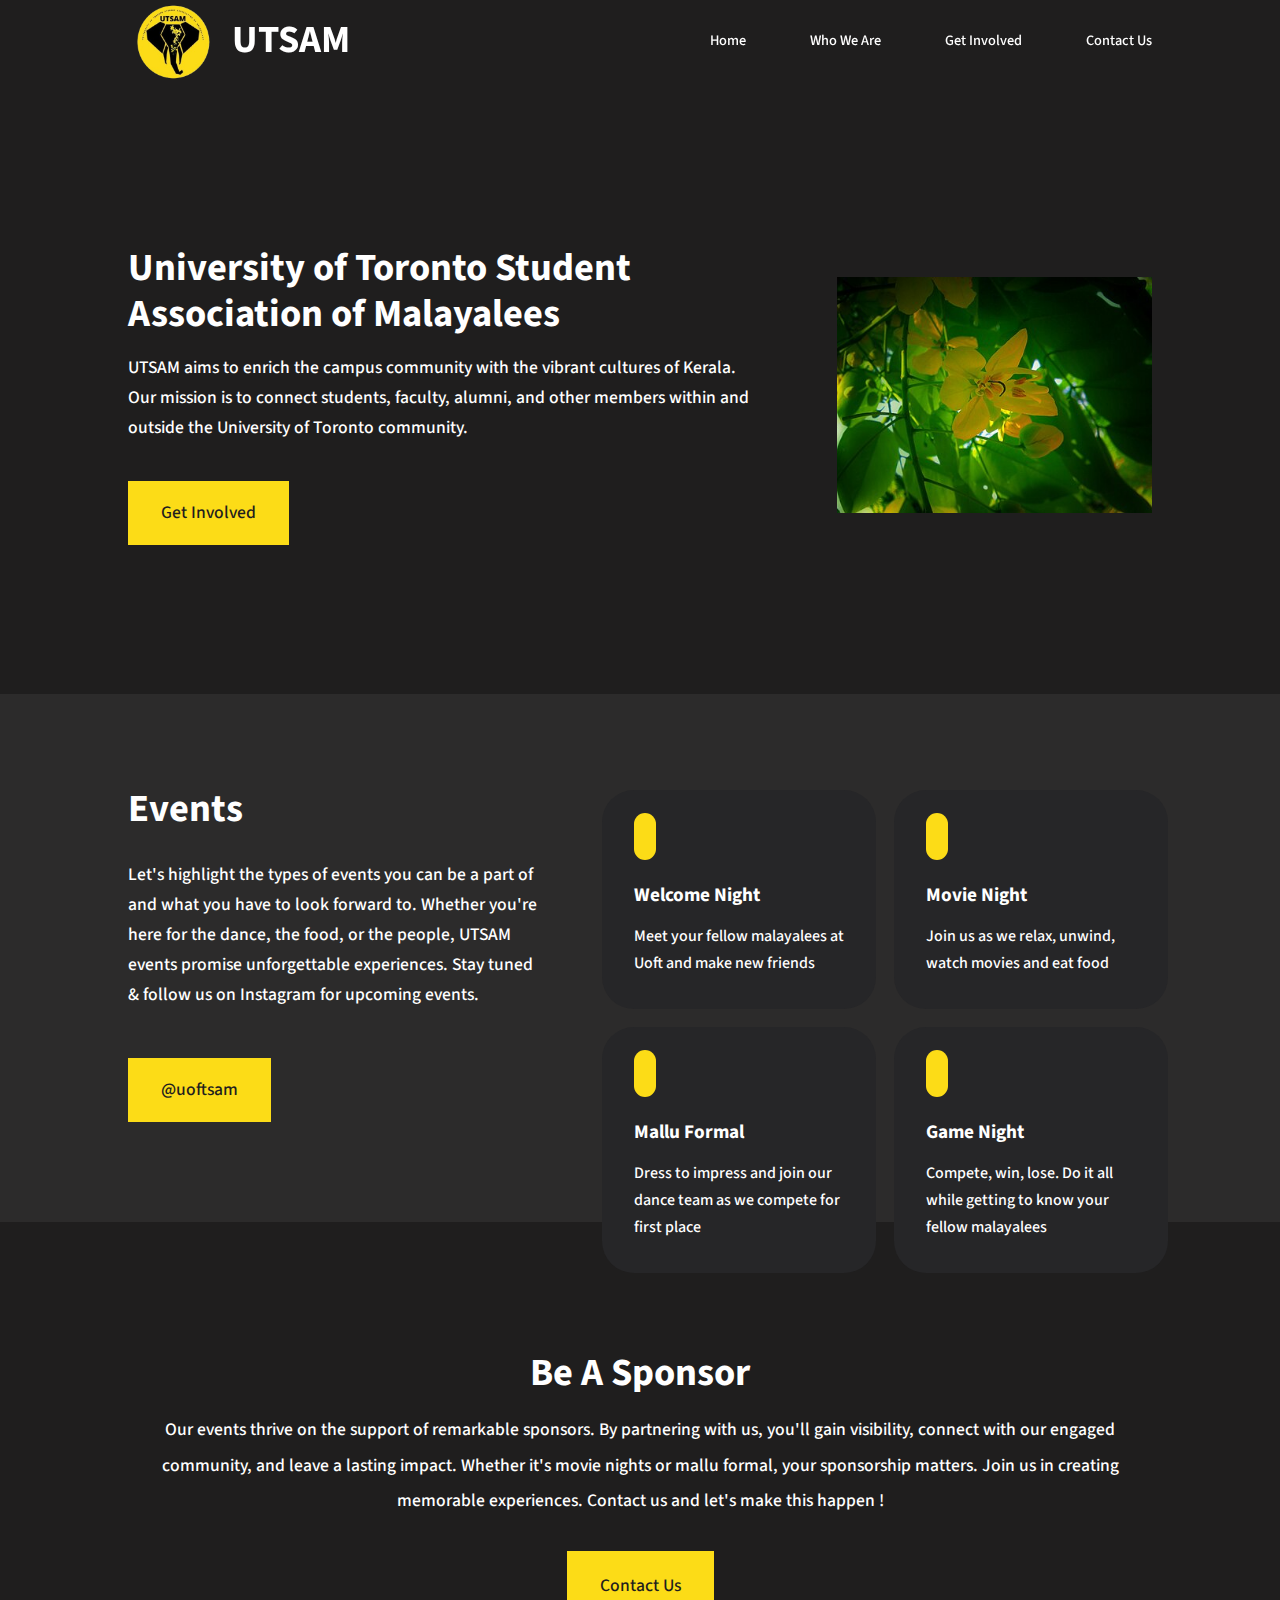
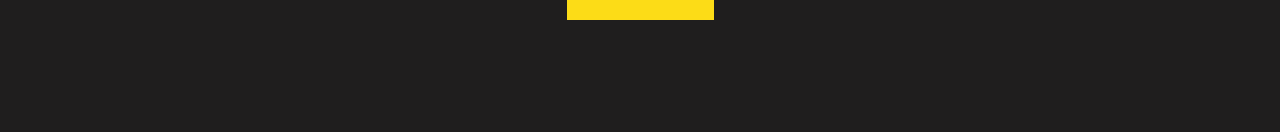
==== index.html @ e1ea931e "Created project" ====
<!DOCTYPE html>
<html lang="en">
<head>
    <meta charset="UTF-8">
    <meta name="viewport" content="width=device-width, initial-scale=1.0">
    <title>UTSAM</title>

    <!-- INCONSCOUT CDN -->
    <link rel="stylesheet" href="https://unicons.iconscout.com/release/v4.0.8/css/line.css">

    <!-- Google fonts -->
    <link rel="preconnect" href="https://fonts.googleapis.com">
    <link rel="preconnect" href="https://fonts.gstatic.com" crossorigin>
    <link href="https://fonts.googleapis.com/css2?family=Source+Sans+3:ital,wght@0,200..900;1,200..900&display=swap" rel="stylesheet">


    <link rel = "stylesheet" href="css/style.css">
</head>
<body>
    
    <nav>
        <div class="container nav__container">
            <a href="index.html" class="logo-link">
            <img src="images/logo.png" alt="UTSAM Logo" style="width: 5em;">
            <h1>UTSAM</h1></a>
            <ul class="nav__menu">
                <li><a href="index.html">Home</a></li>
                <li><a href="about.html">Who We Are</a></li>
                <li><a href="involve.html">Get Involved</a></li>
                <li><a href="contact.html">Contact Us</a></li>
            </ul>
            <button class ="nav_button" id="open-menu-btn"><i class="uil uil-bars"></i></button>
            <button class ="nav_button" id="close-menu-btn"><i class="uil uil-multiply"></i></button>


        </div>
    </nav>
    


    <header>
        <div class="container header__container">
            <div class="header__left">

                <h1>University of Toronto
                    Student Association of Malayalees</h1>
                <p>
                    UTSAM aims to enrich the campus community with the vibrant cultures of Kerala. 
                    Our mission is to connect students, faculty, alumni, and other members 
                    within and outside the University of Toronto community.
                </p>
                <a href="involve.html" class="btn btn-primary">Get Involved</a>
            </div>

            <div class="header__right">
                <div class = "header__right-image"></div>
                <img src = "images/flower.jpg" alt="Cassia fistula">
            </div>
        </div>
    </header>


    <section class="categories">
        <div class="container categories__container">
            <div class="categories__left">
            <h1>Events</h1>
            <p>
                Let's highlight the types of events you can be a part of 
                and what you have to look forward to.
                Whether you're here for the dance, the food, or the people, 
                UTSAM events promise unforgettable experiences. 
                Stay tuned & follow us on Instagram for upcoming events.
            </p>
            <a href="https://www.instagram.com/uoftsam/" class="btn btn-primary"><i class="uil uil-instagram"></i>     @uoftsam</a>
            
        </div>
            
            <div class="categories__right">
                <article class="category">
                    <span class = "category__icon"><i class="uil uil-users-alt"></i></span>
                    <h5>Welcome Night</h5>
                    <p>Meet your fellow malayalees at Uoft and make new friends</p>
                </article>
                <article class="category">
                    <span class = "category__icon"><i class="uil uil-film"></i></span>
                    <h5>Movie Night</h5>
                    <p>Join us as we relax, unwind, watch movies and eat food</p>
                </article>  
                <article class="category">
                    <span class = "category__icon"><i class="uil uil-music"></i></span>
                    <h5>Mallu Formal</h5>
                    <p>Dress to impress and join our dance team as we compete for first place</p>
                </article>        
                <article class="category">
                    <span class = "category__icon"><i class="uil uil-game-structure"></i></span>
                    <h5>Game Night</h5>
                    <p>Compete, win, lose. Do it all while getting to know your fellow malayalees</p>
                </article>          
            </div>
        </div>
    </section>

    <section class="sponsor_section">
        <div class="container sponsor__container">
            <div class="sponsor__text">

                <h1>Be A Sponsor</h1>
                <p>
                    Our events thrive on the support of remarkable sponsors. 
                    By partnering with us, you'll gain visibility, connect with our engaged community, 
                    and leave a lasting impact. 
                    Whether it's movie nights or mallu formal, 
                    your sponsorship matters. Join us in creating memorable experiences. 
                    Contact us and let's make this happen !
                </p>
                <a href="contact.html" class="btn btn-primary">Contact Us</a>
            </div>
    </section>


    <footer class = "footer">
      
    </footer>


    <script src="./main.js"></script>
</body>
</html>
---- css/style.css ----
/*Remove default browser settings*/
* {
    margin: 0;
    padding: 0;
    border:0;
    outline: 0;
    text-decoration: none;
    list-style-type: none;
    box-sizing: border-box;
}

:root{
    --color-primary: #6c36ff;
    --color-sucess: #00bf8e;
    --color-warning: #f7c94b;
    --color-danger: #f75842;
    --color-danger-variant: rgba(247, 88, 66, 0.4);
    --color-white:#fff;
    --color-black:#000;
    --color-bg:#1f1e1e;
    --color-bg1:#2c2b2b;
    --color-bg2: #262628;
    --color-hover:#212121;
    --color-yellow:#fcdc17;

    --container-width-lg:80%;
    --container-width-md:88%;

    --transition: all 400ms ease;
    --container-width-sm:94%;
}

body {
    font-family: "Source Sans 3", sans-serif;
    font-weight: 500; 
    font-size: 1.1rem;
    font-style: normal;
    line-height: 1.7;
    color:var(--color-white);
    background: var(--color-bg);
}

.container{
    width: var(--container-width-lg);
    margin: 0 auto;

}

/* 1 rem = 16 px, 6*16 = 6 rem*/
section{
    padding: 6rem 0;
}

section h2{
    text-align: center;
    margin-bottom: 4rem;
}

h1, h2, h3, h4, h5{
    line-height: 1.2;
}

h1{
    font-size: 2.4rem;
}

h2{
    font-size: 2rem;
}

h3{
    font-size: 1.6rem;
    font-weight: 400;
}

h4{
    font-size: 1.2rem;
    font-weight: 400;
}

a{
    color:var(--color-white)
}

img {
    width:100%;
    display: block;
    object-fit:cover;
}

.btn{
    display: inline-block;
    background: var(--color-white);
    color:var(--color-black);
    padding: 1rem 2rem;
    border: 1px solid transparent;
    font-weight: 500;
    transition: var(--transition);
}

.btn-greyed{

    background: var(--color-bg2);
    color:var(--color-white);
    padding: 1rem 2rem;
    border: 1px solid var(--color-yellow);
    font-weight: 500;
    pointer-events: none;
    cursor: default;
}
.no_link{
    pointer-events: none;
    cursor: default;
}

.btn:hover{
    background-color: transparent;
    color: var(--color-yellow);
    border-color: var(--color-white);
}

.btn-primary{
    background: var(--color-yellow);
    color:var(--color-bg);
}



.logo-link {
    display: flex;
    align-items: center;
    justify-content: flex-start;
    gap: 1rem;
}
/*----NAV BAR ----*/
nav{
    background-color:transparent;
    width:100vw;
    height:5rem;
    position: fixed;
    top:0;
    z-index: 11;
}

.winodow-scroll{
    background: var(--color-bg2);
    box-shadow: 0 1rem 2rem rgba(0, 0, 0, 0.2);
}

.nav__container{
    height: 100%;
    display: flex;
    justify-content: space-between;
    align-items: center;
}

.nav_button{
    display: none;
}

.nav__menu{
    display: flex;
    align-items: center;
    gap: 4rem;
}

.nav__menu a {
    font-size: 0.9rem;
    transition: var(--transition);
}

.nav__menu a:hover{
    color: var(--color-yellow);
}

/*----HEADER ----*/

header{
    position: relative;
    top:5rem;
    overflow: hidden;
    height: 70vh;
    margin-bottom: 4rem;
}

.header__container{
    display: grid;
    grid-template-columns: 3fr 1.5fr;
    align-items: center;
    gap: 5rem;
    height: 100%;
}

.header__left p{
    margin: 1rem 0 2.4rem;
}

.category__icon{
    background:var(--color-yellow) ;
    padding: 0.7rem;
    border-radius: 0.9rem;
    color: var(--color-bg1);
}


/*----Categories ----*/
.categories{
    background-color:var(--color-bg1) ;
    height: 33rem;

}

.categories h1{
    line-height: 1;
    margin-bottom: 2rem;
}

.categories__container{
    display: grid;
    grid-template-columns:40% 60% ;
    gap:4rem;
}

.categories__left p{
    margin: 1rem 0 3rem;
}

.categories__right{
    display: grid;
    margin-right: 3rem;
    grid-template-columns: repeat(2, 1fr);
    gap: 1.1rem;
}

.category{
    background: var(--color-bg2);
    padding: 2rem;
    border-radius: 2rem;
    transition: var(--transition);
}

.category:hover{
    box-shadow: 0 3rem 3rem rgba(0, 0, 0, .3);
}

.category h5{
    margin: 2rem 0 1rem;
    font-size: 1.2rem;
}

.category p{
    font-size: 1rem;
}



/**Sponsors*/
.sponsor_section{
    position: relative;
    top:1rem;
   align-items: center;
    line-height: 2.22rem;
    overflow: hidden;
    height: auto;
 
}

.sponsor__container{
    margin-top: 1rem;
    margin-bottom: 1rem;
    height: 100%;
    
}


/*Centers this section*/
.sponsor__text {
    text-align: center;
}




.sponsor_section p {
    margin-top: 1rem;

    margin-bottom: 2rem; 
}



/*--Tablets*/
@media screen and (max-width:1024px) {
    .container{
        width:var(--container-width-md)
    }
    h1{
       font-size:2.2rem; 
    }

    h2{
        font-size:1.7rem; 
     }

    h3{
        font-size:1.3rem; 
    }
    h4{
        font-size:1.2rem; 

    }

    .nav_button{
        display:inline-block;
        background: transparent;
        font-size: 1.8rem;
        color:var(--color-white);
        cursor: pointer;
    }
    .nav_button#close-menu-btn{
        display: none;
    }

    .nav__menu{
        position: fixed;
        top: 5rem;
        right:5%;
        flex-direction: column;
        height: fit-content;
        width: 18rem;
        gap: 0;
        display: none;
    }

    .nav__menu li {
        width: 100%;
        height: 5.8rem;
    }
    
    @keyframes animatrNavItems {
        0% {
            transform: rotate(-90deg);
        }
        100% {
            transform: rotate(0);
        }
    }

    .nav__menu li a{
        background: var(--color-bg2);
        box-shadow:-4rem 6rem 10rem rgba(0, 0, 0, 0.2) ;
        width: 100%;
        height: 100%;
        display: grid;
        place-items: center;

    }

    .nav__menu li a:hover{
        color: var(--color-yellow);
    }
 

    .categories__container{
        display: grid;
        grid-template-columns:30% 70% ;
        gap:4rem;
        margin-bottom: 3rem;
    }


    .header__container{
        gap:0.7rem;
        padding-bottom: 3rem;
    }

    .categories{
        height:auto;
    }

    .categories__container{
        grid-template-columns: 1fr;
    }

    .footer{
        height: 2rem;
    }
    .sponsor__container{
        margin-top: -5rem;
        margin-bottom: 1rem;
        height: auto;

    }

    .sponsor_section p {
        margin-top: 1.2rem;
    
        margin-bottom: 2.2rem; 
    }

    
   
}

@media screen and (max-width:600px)   {
    .container{
        width:var(--container-width-sm);
    }

    .nav__menu{
        right:3%;
    }

    header {
        height: 100vh;
    }

    .header__container{
        grid-template-columns: repeat(1, 1fr);
        text-align: center;
        margin-top: 2rem; 
        gap: 1rem;
    }


    .categories{
        height:auto;
        margin-right: 0;
        margin-left: 0;
    }

    .sponsor_section{
        height:auto;
        margin-right: 0;
        margin-left: 0;
        margin-top: 1.2rem;

    }

    .categories__container{
        grid-template-columns: repeat(1, 1fr);
        text-align: center;
       
    }

    .categories__right{
        display: grid;
        grid-template-columns: repeat(1, 1fr);
        margin-right: 0;
        margin-left: 0;
        text-align: center;
    }

    .footer{
        background: var(--color-bg);
        height: 2rem;
    }

    .sponsor__container{
        margin-top: -6rem;
        margin-bottom: 1rem;
        grid-template-columns: repeat(1, 1fr);
        height: auto;
        text-align: center
    }

    .sponsor_section p {
        margin-top: 1.4rem;
    
        margin-bottom: 2.6rem; 
    }




}
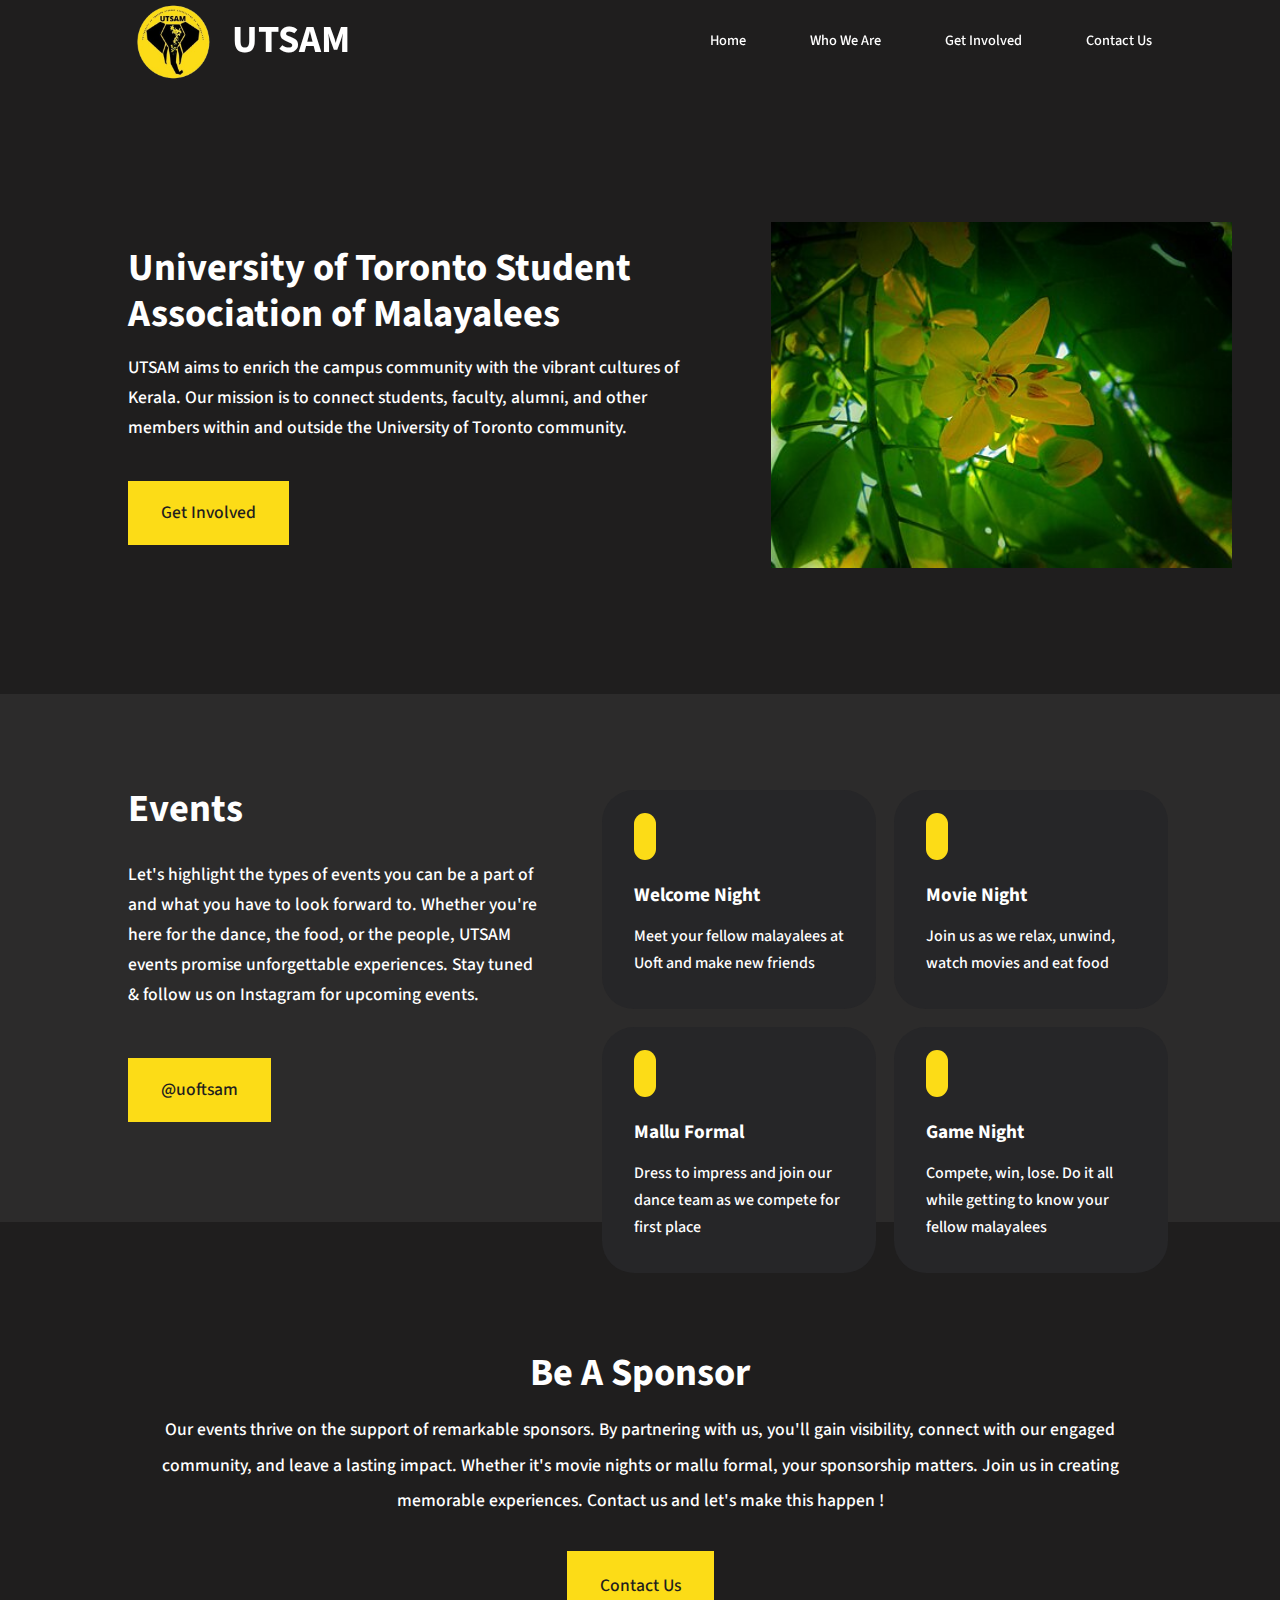
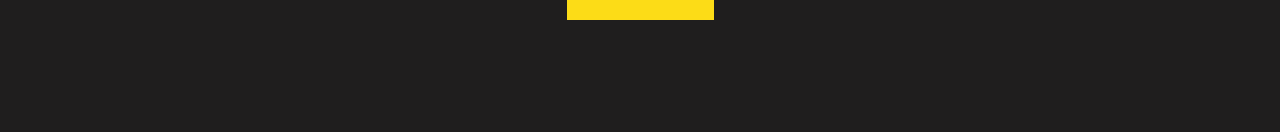
==== commit ff3ee463: "small style changes" ====
--- a/index.html
+++ b/index.html
@@ -15,6 +15,11 @@
 
 
     <link rel = "stylesheet" href="css/style.css">
+
+     <!-- Slider-->
+    <link rel="stylesheet" href="https://cdn.jsdelivr.net/npm/swiper@11/swiper-bundle.min.css">
+
+    <script src="https://cdn.jsdelivr.net/npm/swiper@11/swiper-bundle.min.js"></script>
 </head>
 <body>
     
@@ -53,9 +58,9 @@
             </div>
 
             <div class="header__right">
-                <div class = "header__right-image"></div>
-                <img src = "images/flower.jpg" alt="Cassia fistula">
-            </div>
+                <div class="header__right-image">
+                    <img src="images/flower.jpg" alt="">
+                </div>
         </div>
     </header>
 
--- a/css/style.css
+++ b/css/style.css
@@ -185,15 +185,20 @@
 
 .header__container{
     display: grid;
-    grid-template-columns: 3fr 1.5fr;
+    grid-template-columns: 55% 45%;
     align-items: center;
     gap: 5rem;
     height: 100%;
+    width: 80%;
 }
 
 .header__left p{
     margin: 1rem 0 2.4rem;
 }
+
+
+
+/*----Categories ----*/
 
 .category__icon{
     background:var(--color-yellow) ;
@@ -202,8 +207,6 @@
     color: var(--color-bg1);
 }
 
-
-/*----Categories ----*/
 .categories{
     background-color:var(--color-bg1) ;
     height: 33rem;
@@ -370,7 +373,7 @@
 
 
     .header__container{
-        gap:0.7rem;
+        gap:2.2rem;
         padding-bottom: 3rem;
     }
 
@@ -380,6 +383,7 @@
 
     .categories__container{
         grid-template-columns: 1fr;
+       
     }
 
     .footer{
@@ -419,7 +423,7 @@
         grid-template-columns: repeat(1, 1fr);
         text-align: center;
         margin-top: 2rem; 
-        gap: 1rem;
+        gap: 2.2rem;
     }
 
 
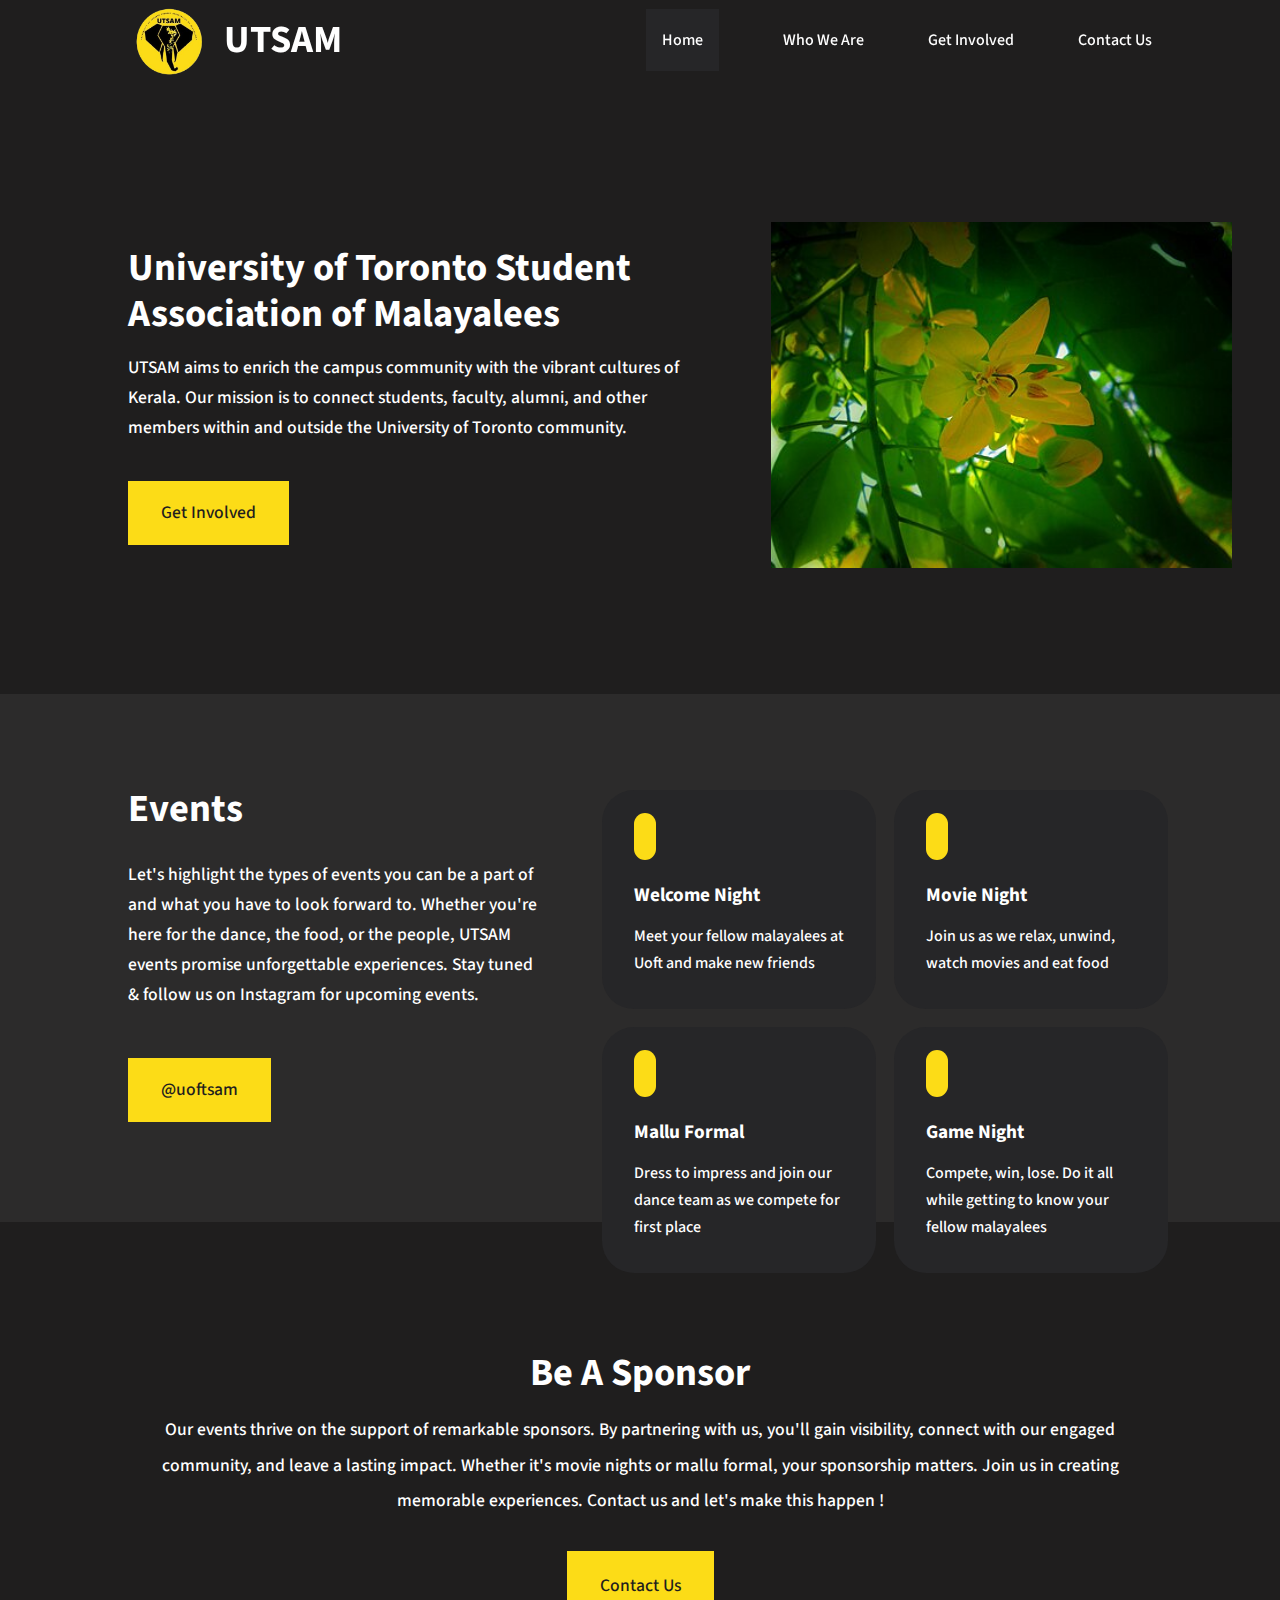
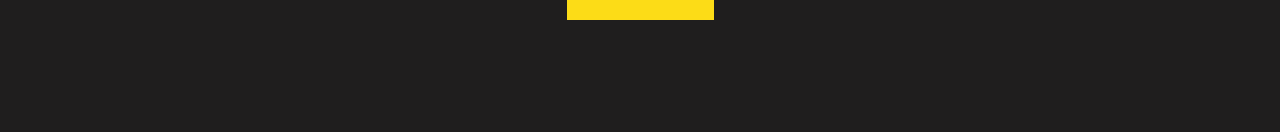
==== commit c852812a: "made nav_menu highlight current page & more dynamic" ====
--- a/index.html
+++ b/index.html
@@ -16,20 +16,16 @@
 
     <link rel = "stylesheet" href="css/style.css">
 
-     <!-- Slider-->
-    <link rel="stylesheet" href="https://cdn.jsdelivr.net/npm/swiper@11/swiper-bundle.min.css">
-
-    <script src="https://cdn.jsdelivr.net/npm/swiper@11/swiper-bundle.min.js"></script>
 </head>
 <body>
     
     <nav>
         <div class="container nav__container">
             <a href="index.html" class="logo-link">
-            <img src="images/logo.png" alt="UTSAM Logo" style="width: 5em;">
+            <img src="images/logo.png" alt="UTSAM Logo" style="width: 5rem;">
             <h1>UTSAM</h1></a>
             <ul class="nav__menu">
-                <li><a href="index.html">Home</a></li>
+                <li class="current__nav"><a href="index.html">Home</a></li>
                 <li><a href="about.html">Who We Are</a></li>
                 <li><a href="involve.html">Get Involved</a></li>
                 <li><a href="contact.html">Contact Us</a></li>
--- a/css/style.css
+++ b/css/style.css
@@ -165,12 +165,23 @@
 }
 
 .nav__menu a {
-    font-size: 0.9rem;
+    font-size: 1rem;
     transition: var(--transition);
 }
 
 .nav__menu a:hover{
     color: var(--color-yellow);
+    background: var(--color-bg2);
+    padding: 1rem;
+}
+
+/*Only in desktop mode*/
+@media screen and (min-width: 1024px){
+    .current__nav{
+    color: var(--color-yellow);
+    background: var(--color-bg2);
+    padding: 1rem;
+    }
 }
 
 /*----HEADER ----*/
@@ -178,7 +189,7 @@
 header{
     position: relative;
     top:5rem;
-    overflow: hidden;
+    overflow: auto;
     height: 70vh;
     margin-bottom: 4rem;
 }
@@ -194,6 +205,11 @@
 
 .header__left p{
     margin: 1rem 0 2.4rem;
+}
+
+.header__right-image{
+    max-width: 100%;
+    max-height: 100%;
 }
 
 
@@ -370,6 +386,9 @@
         gap:4rem;
         margin-bottom: 3rem;
     }
+    .header{
+        height: auto;
+    }
 
 
     .header__container{
@@ -402,6 +421,11 @@
         margin-bottom: 2.2rem; 
     }
 
+    .nav__menu a:hover{
+        background: var(--color-bg);
+
+    }
+
     
    
 }
@@ -412,11 +436,12 @@
     }
 
     .nav__menu{
-        right:3%;
+        width: 100%;
+
     }
 
     header {
-        height: 100vh;
+        height: auto;
     }
 
     .header__container{
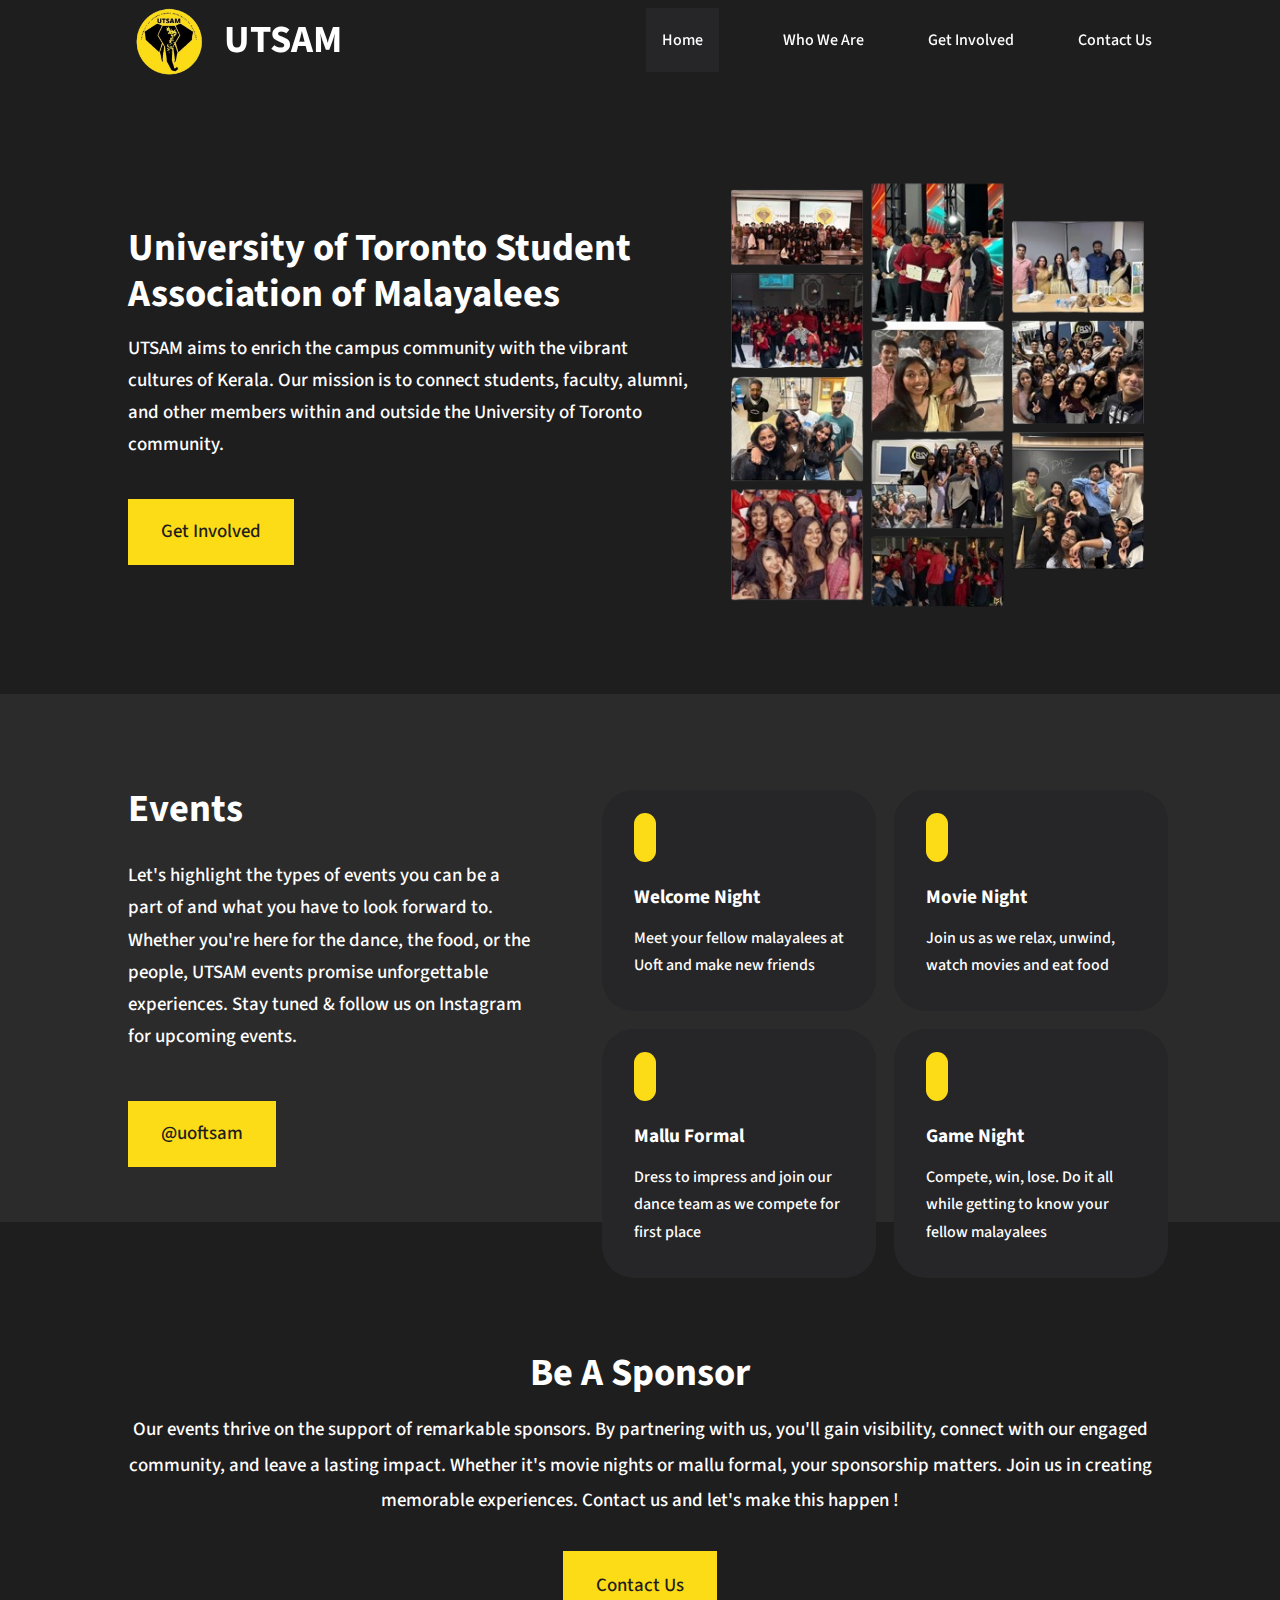
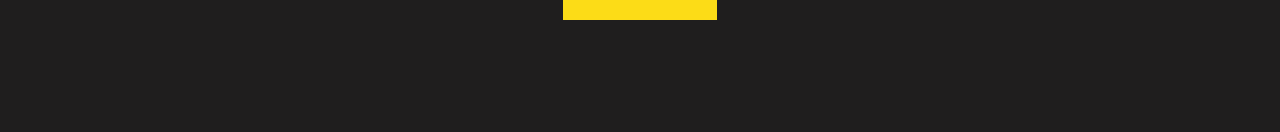
==== commit 3a408534: "added collage to home screen" ====
--- a/index.html
+++ b/index.html
@@ -55,7 +55,7 @@
 
             <div class="header__right">
                 <div class="header__right-image">
-                    <img src="images/flower.jpg" alt="">
+                    <img src="images/image-removebg-preview.png" alt="">
                 </div>
         </div>
     </header>
--- a/css/style.css
+++ b/css/style.css
@@ -33,7 +33,7 @@
 body {
     font-family: "Source Sans 3", sans-serif;
     font-weight: 500; 
-    font-size: 1.1rem;
+    font-size: 1.18rem;
     font-style: normal;
     line-height: 1.7;
     color:var(--color-white);
@@ -198,7 +198,7 @@
     display: grid;
     grid-template-columns: 55% 45%;
     align-items: center;
-    gap: 5rem;
+    gap: 1rem;
     height: 100%;
     width: 80%;
 }
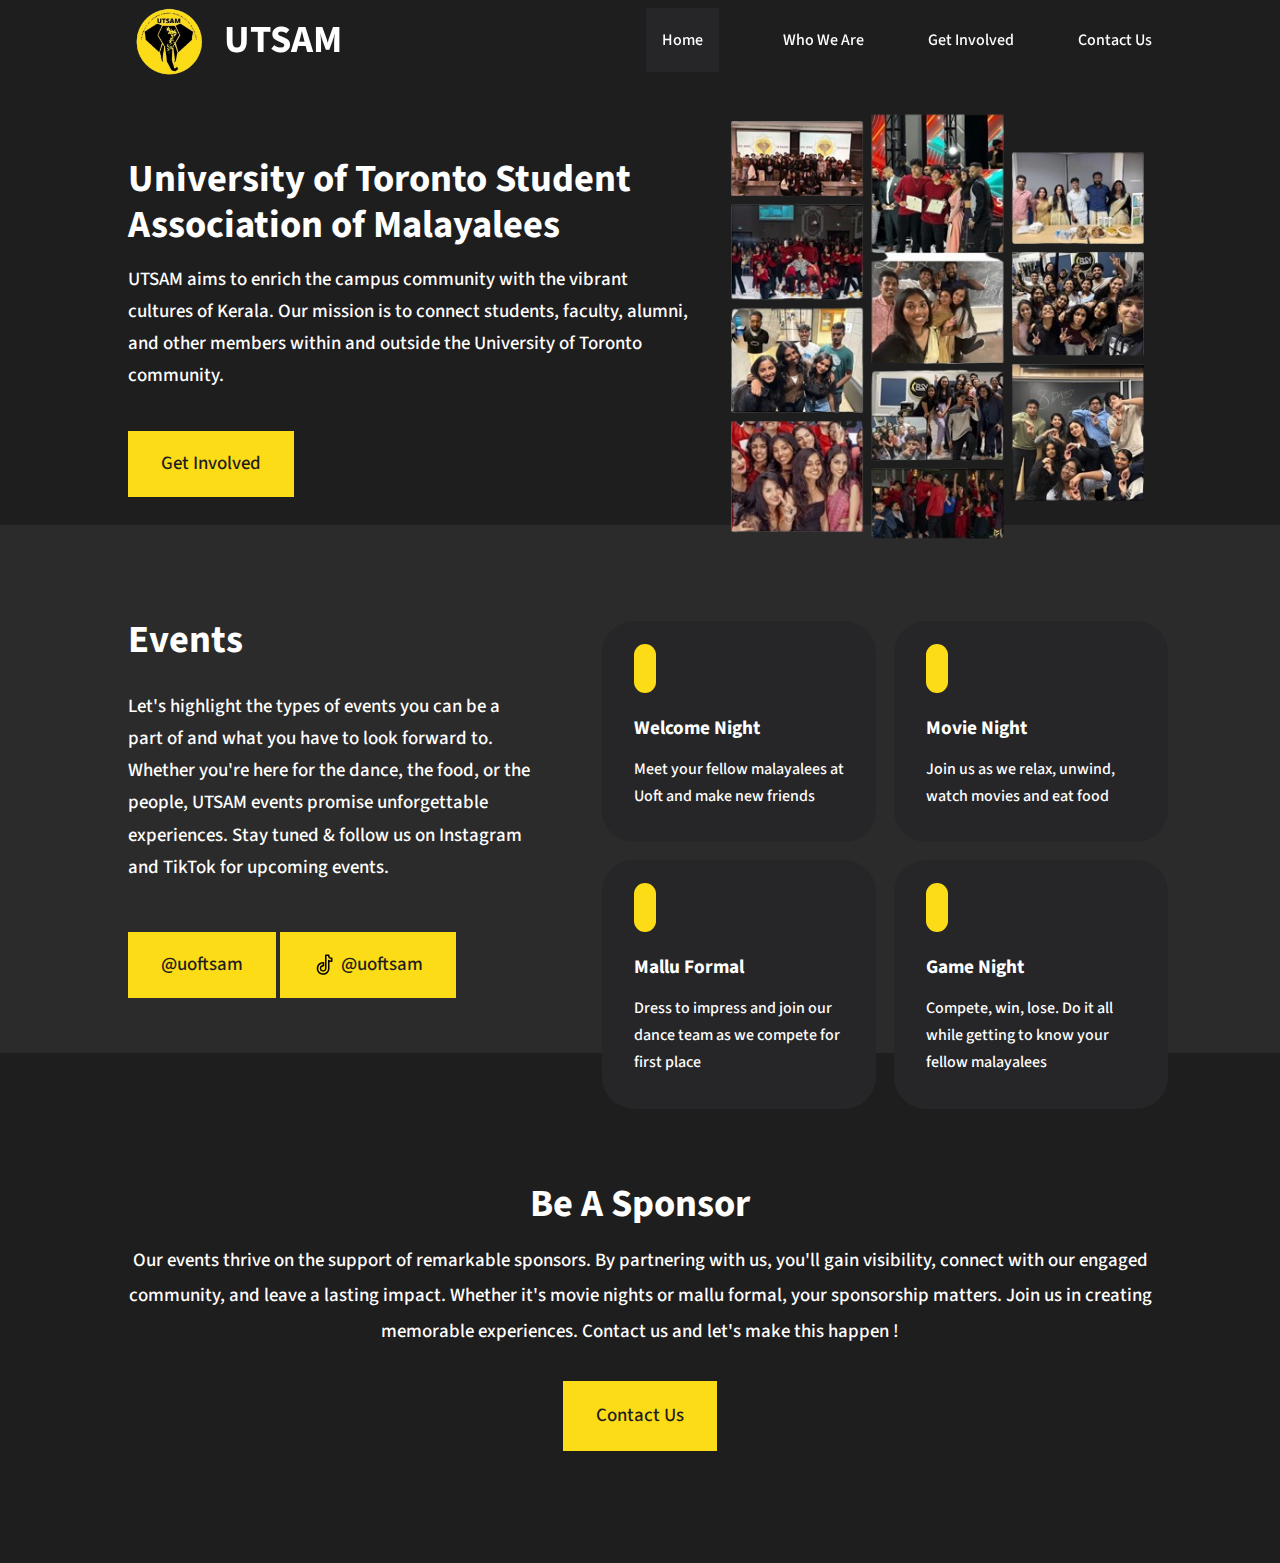
==== commit c71786b8: "added tiktok links to website" ====
--- a/index.html
+++ b/index.html
@@ -70,10 +70,16 @@
                 and what you have to look forward to.
                 Whether you're here for the dance, the food, or the people, 
                 UTSAM events promise unforgettable experiences. 
-                Stay tuned & follow us on Instagram for upcoming events.
+                Stay tuned & follow us on Instagram and TikTok for upcoming events.
             </p>
+            <div class="container home__social-container">
             <a href="https://www.instagram.com/uoftsam/" class="btn btn-primary"><i class="uil uil-instagram"></i>     @uoftsam</a>
-            
+            <a href="https://www.tiktok.com/@uoftsam?_t=8mWVdY4uL0o&_r=1" class="btn btn-primary social-list">
+                <svg class="btn__icon" xmlns="http://www.w3.org/2000/svg"  viewBox="0 0 32 32" width="24" height="24" style="vertical-align: middle;">
+                <path  d="M25 6h-1c-1.103 0-2-.897-2-2V3a1 1 0 0 0-1-1h-4a1 1 0 0 0-1 1v17.5c0 1.378-1.121 2.5-2.5 2.5S11 21.878 11 20.5s1.121-2.5 2.5-2.5c.089 0 .168-.029.25-.05.082.021.161.05.25.05a1 1 0 0 0 1-1v-4a1 1 0 0 0-1-1c-.089 0-.168.029-.25.05-.082-.021-.161-.05-.25-.05C8.813 12 5 15.813 5 20.5S8.813 29 13.5 29c4.461 0 8.124-3.457 8.466-7.832.01-.057.034-.109.034-.168v-9.338c1.554.529 3.049.34 3.132.329A1 1 0 0 0 26 11V7a1 1 0 0 0-1-1zm-1 4.023c-.688-.039-1.647-.21-2.368-.798A1 1 0 0 0 20 10v10.5c0 3.584-2.916 6.5-6.5 6.5S7 24.084 7 20.5c0-3.415 2.649-6.218 6-6.475v2.025c-2.244.252-4 2.139-4 4.449 0 2.481 2.019 4.5 4.5 4.5s4.5-2.019 4.5-4.5V4h2c0 2.206 1.794 4 4 4v2.023z"></path>
+                </svg>   @uoftsam </a>
+
+            </div>
         </div>
             
             <div class="categories__right">
--- a/css/style.css
+++ b/css/style.css
@@ -124,6 +124,10 @@
     color:var(--color-bg);
 }
 
+.social-list:hover {
+    fill:var(--color-yellow);
+}
+
 
 
 .logo-link {
@@ -188,10 +192,10 @@
 
 header{
     position: relative;
-    top:5rem;
-    overflow: auto;
-    height: 70vh;
+    top:6rem;
+    height: auto;
     margin-bottom: 4rem;
+    overflow: hidden;
 }
 
 .header__container{
@@ -269,6 +273,11 @@
 
 .category p{
     font-size: 1rem;
+}
+
+.home__social-container{
+    display: inline;
+    gap: 1rem;
 }
 
 
@@ -458,6 +467,10 @@
         margin-left: 0;
     }
 
+    .home__social-container{
+        display: block;
+    }
+
     .sponsor_section{
         height:auto;
         margin-right: 0;
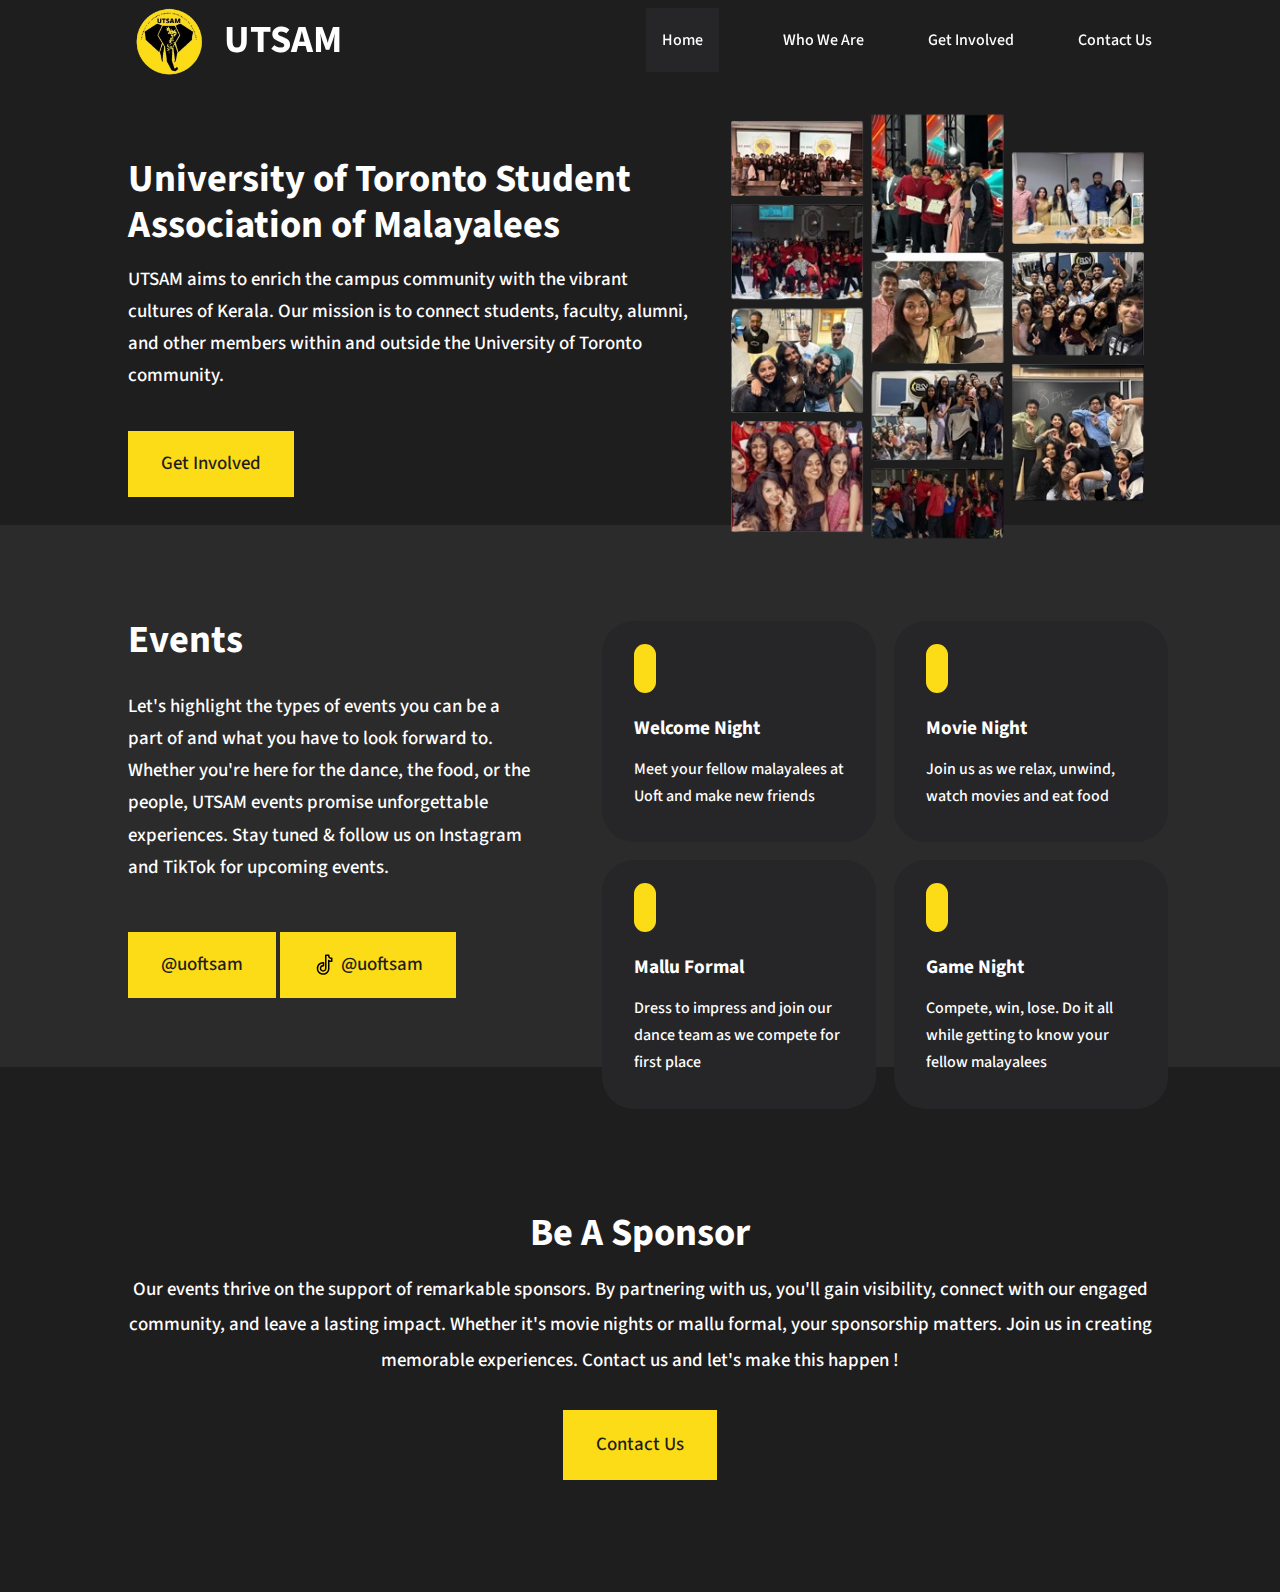
==== commit a872008b: "Made social links open in a new tab" ====
--- a/index.html
+++ b/index.html
@@ -73,8 +73,8 @@
                 Stay tuned & follow us on Instagram and TikTok for upcoming events.
             </p>
             <div class="container home__social-container">
-            <a href="https://www.instagram.com/uoftsam/" class="btn btn-primary"><i class="uil uil-instagram"></i>     @uoftsam</a>
-            <a href="https://www.tiktok.com/@uoftsam?_t=8mWVdY4uL0o&_r=1" class="btn btn-primary social-list">
+            <a href="https://www.instagram.com/uoftsam/" target="_blank" rel="noopener noreferrer" class="btn btn-primary"><i class="uil uil-instagram"></i>     @uoftsam</a>
+            <a href="https://www.tiktok.com/@uoftsam?_t=8mWVdY4uL0o&_r=1" target="_blank" rel="noopener noreferrer" class="btn btn-primary social-list">
                 <svg class="btn__icon" xmlns="http://www.w3.org/2000/svg"  viewBox="0 0 32 32" width="24" height="24" style="vertical-align: middle;">
                 <path  d="M25 6h-1c-1.103 0-2-.897-2-2V3a1 1 0 0 0-1-1h-4a1 1 0 0 0-1 1v17.5c0 1.378-1.121 2.5-2.5 2.5S11 21.878 11 20.5s1.121-2.5 2.5-2.5c.089 0 .168-.029.25-.05.082.021.161.05.25.05a1 1 0 0 0 1-1v-4a1 1 0 0 0-1-1c-.089 0-.168.029-.25.05-.082-.021-.161-.05-.25-.05C8.813 12 5 15.813 5 20.5S8.813 29 13.5 29c4.461 0 8.124-3.457 8.466-7.832.01-.057.034-.109.034-.168v-9.338c1.554.529 3.049.34 3.132.329A1 1 0 0 0 26 11V7a1 1 0 0 0-1-1zm-1 4.023c-.688-.039-1.647-.21-2.368-.798A1 1 0 0 0 20 10v10.5c0 3.584-2.916 6.5-6.5 6.5S7 24.084 7 20.5c0-3.415 2.649-6.218 6-6.475v2.025c-2.244.252-4 2.139-4 4.449 0 2.481 2.019 4.5 4.5 4.5s4.5-2.019 4.5-4.5V4h2c0 2.206 1.794 4 4 4v2.023z"></path>
                 </svg>   @uoftsam </a>
--- a/css/style.css
+++ b/css/style.css
@@ -229,8 +229,7 @@
 
 .categories{
     background-color:var(--color-bg1) ;
-    height: 33rem;
-
+    height: 33.9rem;
 }
 
 .categories h1{
@@ -277,7 +276,10 @@
 
 .home__social-container{
     display: inline;
-    gap: 1rem;
+}
+
+.home__social-container a{
+    margin-bottom: 0.7rem;
 }
 
 
@@ -285,7 +287,7 @@
 /**Sponsors*/
 .sponsor_section{
     position: relative;
-    top:1rem;
+    top: 1.9rem;
    align-items: center;
     line-height: 2.22rem;
     overflow: hidden;
